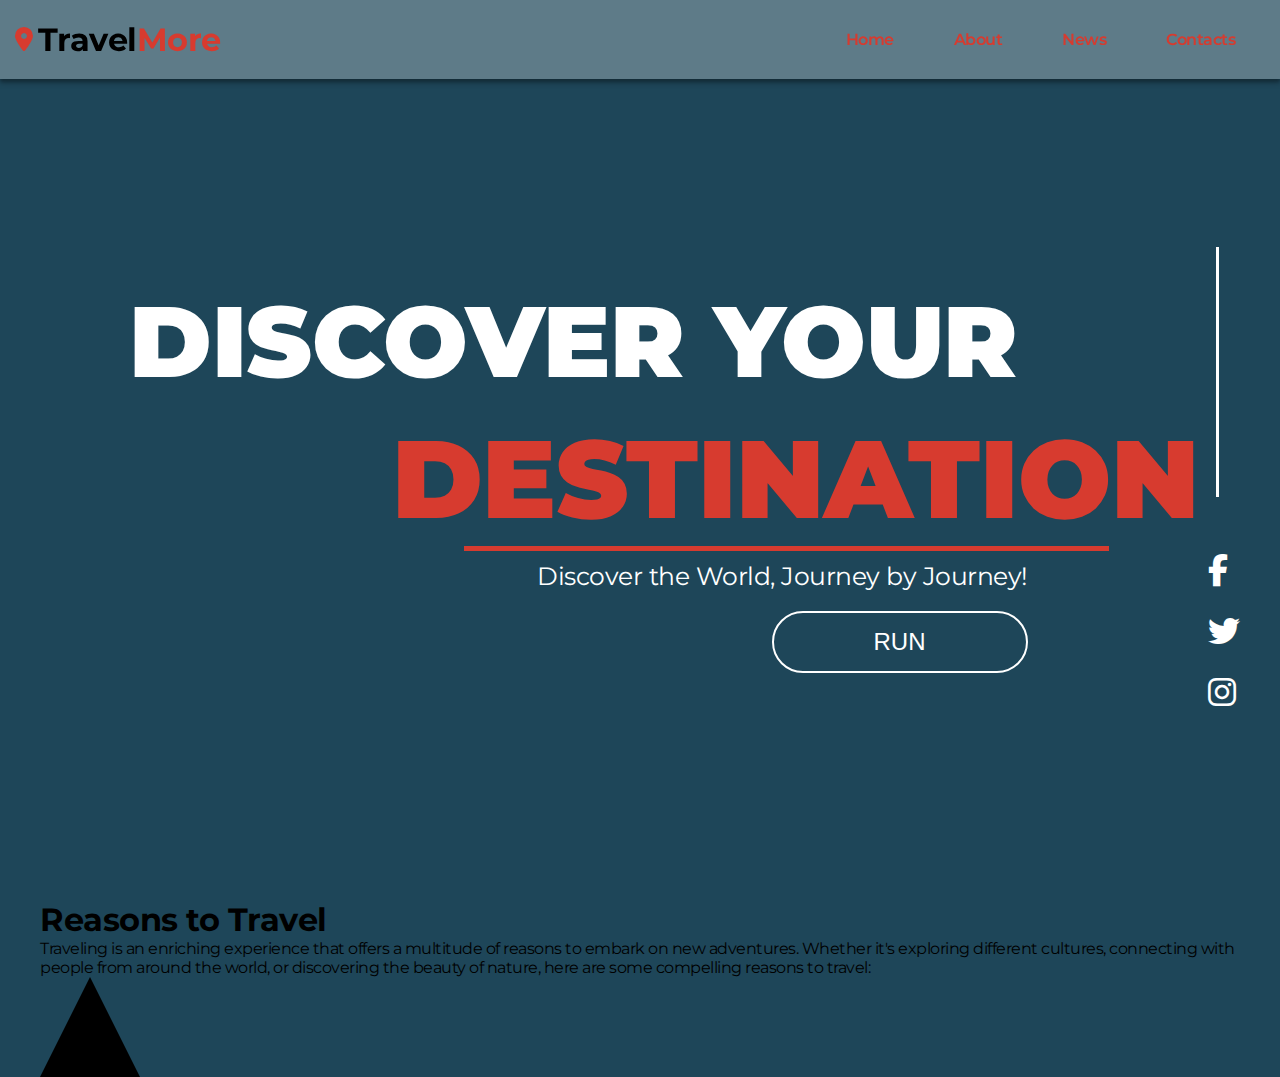
==== travel/travel.html @ bfdefb0f "first travel" ====
<!DOCTYPE html>
<html lang="en">

<head>
	<meta charset="UTF-8">
	<meta name="viewport" content="width=device-width, initial-scale=1.0">
	<title>TravelMore</title>
	<link rel="stylesheet" href="travel.css">
	<link rel="stylesheet" href="https://cdnjs.cloudflare.com/ajax/libs/font-awesome/6.4.2/css/all.min.css" />
	<link rel="shortcut icon" href="./assets/Vector.svg" type="image/x-icon">
</head>

<body>
	<header class="header">
		<nav class="nav">
			<div class="logo">
				<i class="fa-solid fa-location-dot fa-xl color"></i>
				<h1 class="logo-items">Travel<span class="color">More</spa>
				</h1>
			</div>
			<ul class="nav-links">
				<li><a class="nav-items" href="">Home</a></li>
				<li><a class="nav-items" href="">About</a></li>
				<li><a class="nav-items" href="">News</a></li>
				<li><a class="nav-items" href="">Contacts</a></li>
			</ul>
		</nav>
		<div class="header-wrapper">

			<div class="header-title">
				<h1 class="header-item">Discover your</h1>
				<h1 class="header-item__right">destination</h1>
				<div class="header-button">
					<p>Discover the World, Journey by Journey!
					</p>
					<button type="submit" class="button">Run</button>
				</div>
			</div>
			<div class="header-social">
				<span class="line"></span>
				<i class="fa-brands fa-facebook-f fa-2xl size"></i>
				<i class="fa-brands fa-twitter fa-2xl size"></i>
				<i class="fa-brands fa-instagram fa-2xl size"></i>

			</div>

		</div>

	</header>
	<main>
		<section>
			<div class="container">
				<h1 class="title">Reasons to Travel</h1>
				<div class="reasons">
					<div class="reasons-item">
						<p>Traveling is an enriching experience that offers a multitude of reasons to embark on new adventures.
							Whether it's
							exploring different cultures, connecting with people from around the world, or discovering the beauty of
							nature, here
							are some compelling reasons to travel:
						</p>
						<img class="d3" src="./assets/mesmerizing-scenery-green-mountains-with-cloudy-sky-surface.jpg" alt="">
					</div>
				</div>
			</div>
		</section>
	</main>
</body>

</html>
---- travel/travel.css ----
@import url('https://fonts.googleapis.com/css2?family=Montserrat:wght@300;400;600;700&display=swap');

html,
body {
	display: flex;
	flex-direction: column;
	min-height: 100vh;

	font-family: Montserrat;
	letter-spacing: -0.5px;
	font-weight: 400;
	color: var(--white);

	overflow-x: hidden;
	overflow-y: scroll;
	background-color: #1E4659;
}

* {
	margin: 0;
}

.container {
	margin: 0 auto;
	max-width: 1200px;
	box-sizing: border-box;
}


.header {
	background: url(./assets/travel.png) no-repeat;
	background-size: cover;
	height: 100vh;
}

.nav {
	width: 100%;
	background-color: rgba(255, 255, 255, 0.287);
	position: fixed;
	left: 0;
	display: flex;
	justify-content: space-between;
	font-weight: 700;
	box-shadow: 0 5px 5px rgba(0, 0, 0, 0.19), 0 3px 3px rgba(0, 0, 0, 0.23);
}

.nav-links {
	list-style: none;
	display: flex;
	align-items: center;
	vertical-align: top;
	position: relative;
	margin: 0 25px;
}

.nav-items {
	text-decoration: none;
	font-weight: 600;
	margin: 20px 0px 0px 20px;
	padding: 20px;
	color: #D73B2F;
	transition: all 1s;

}

.nav-items:hover {
	transition: all 1s;
	color: #B48071;
}

.logo {
	display: flex;
	justify-content: space-between;
	align-items: center;
	vertical-align: top;
	position: relative;
	margin: 15px;

}

.logo-items {
	padding: 5px;
}



.header-wrapper {
	display: flex;
	justify-content: space-around;
	position: relative;
	top: 30%;
	left: 5%;

}

.header-title {}

.header-button {
	text-align: end;
	font-size: 25px;
	color: white;
}

.button {

	cursor: pointer;
	outline: none;
	position: relative;
	z-index: 3;
	background: transparent;
	color: white;
	font-size: 24px;
	border-color: white;
	border-style: solid;
	border-width: 2px;
	border-radius: 32px;
	padding: 15px 100px;
	text-transform: uppercase;
	transition: all 0.2s linear;
	margin-top: 20px;
}

.button:hover {

	color: #D73B2F;

	border-color: #D73B2F;
	transition: all 0.2s linear;
}

.header-item {
	font-size: 100px;
	font-weight: 900;
	margin: 10px;
	color: #ffffff;
	text-transform: uppercase;
}

.header-item__right {
	text-transform: uppercase;
	position: relative;
	display: inline-block;
	font-size: 110px;
	margin-bottom: 10px;
	font-weight: 900;
	left: 30%;
	color: #D73B2F;
}

.header-item__right::after {
	display: block;
	position: relative;
	content: "";
	border-bottom: 5px solid #D73B2F;
	bottom: 10%;
	left: 9%;
	width: 80%;
	text-align: center;
}

.header-social {
	display: flex;
	flex-direction: column;
	padding: 20px;
	margin-left: 20px;

}

.line {
	display: block;
	position: relative;
	content: "";
	border-right: 3px solid white;
	height: 250px;
	bottom: 10%;
	right: 50px;
}

.size {
	padding: 30px;
	color: white;
	transition: all 0.2s linear;
}

.size:hover {
	color: #D73B2F;

	border-color: #D73B2F;
	transition: all 0.2s linear;
}

.color {
	color: #D73B2F;
}

.d3 {
	object-fit: cover;
	width: 0;
		height: 0;
		border-left: 50px solid transparent;
		border-right: 50px solid transparent;
		border-bottom: 100px solid;
}
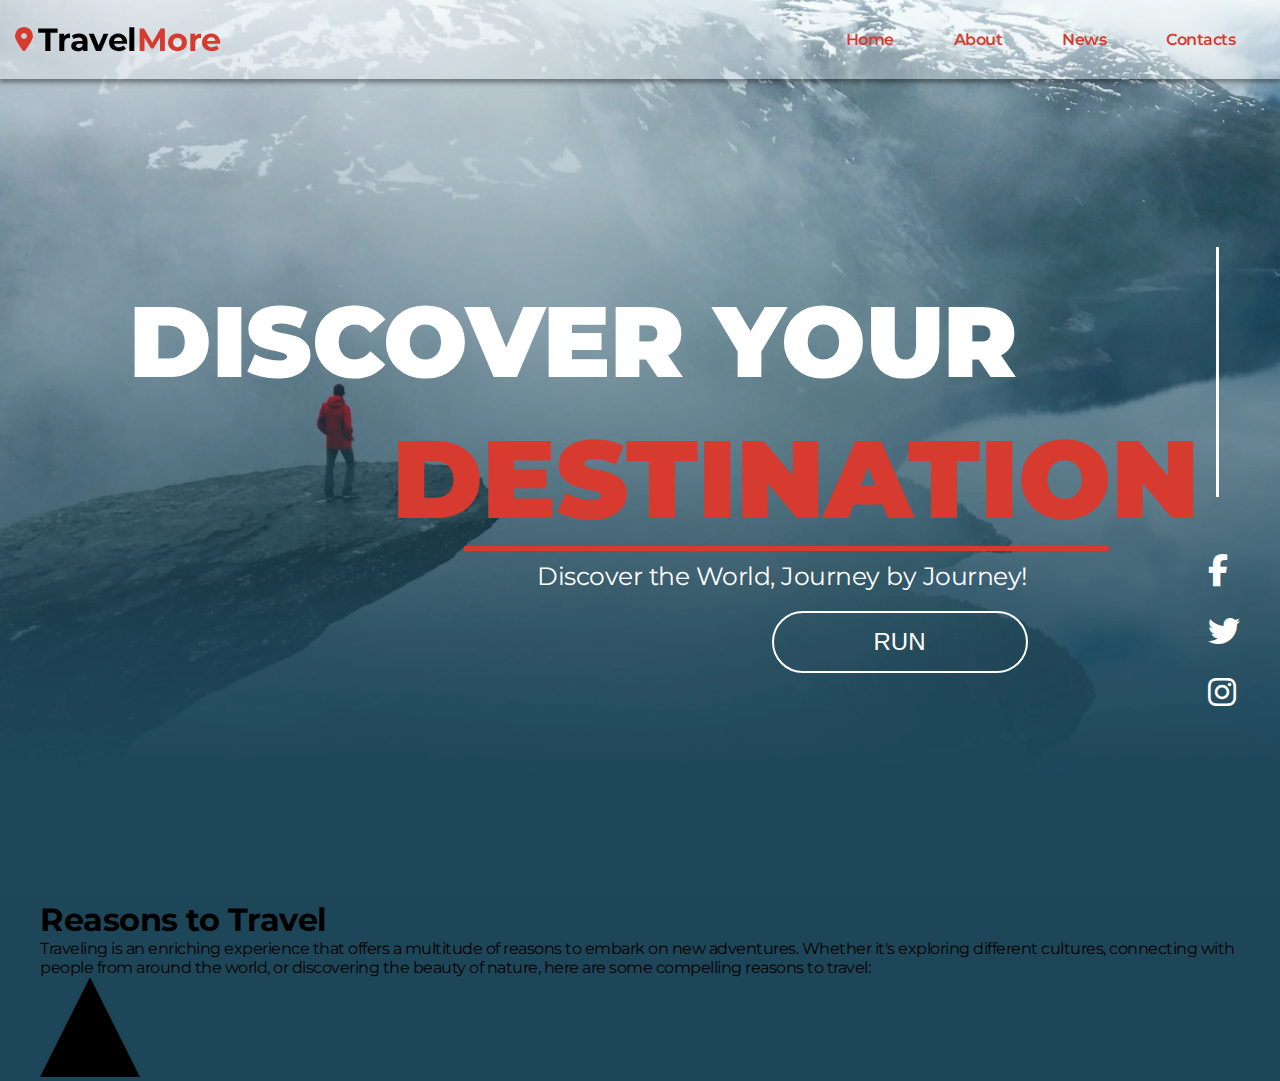
==== commit 1b82fa58: "fix picture" ====
--- a/travel/travel.html
+++ b/travel/travel.html
@@ -59,7 +59,7 @@
 							nature, here
 							are some compelling reasons to travel:
 						</p>
-						<img class="d3" src="./assets/mesmerizing-scenery-green-mountains-with-cloudy-sky-surface.jpg" alt="">
+						<img class="d3" src="./assets/travel.webp" alt="">
 					</div>
 				</div>
 			</div>
--- a/travel/travel.css
+++ b/travel/travel.css
@@ -28,12 +28,13 @@
 
 
 .header {
-	background: url(./assets/travel.png) no-repeat;
+	background: url(./assets/travel.webp) no-repeat;
 	background-size: cover;
 	height: 100vh;
 }
 
 .nav {
+	z-index: 999;
 	width: 100%;
 	background-color: rgba(255, 255, 255, 0.287);
 	position: fixed;
@@ -196,8 +197,8 @@
 .d3 {
 	object-fit: cover;
 	width: 0;
-		height: 0;
-		border-left: 50px solid transparent;
-		border-right: 50px solid transparent;
-		border-bottom: 100px solid;
+	height: 0;
+	border-left: 50px solid transparent;
+	border-right: 50px solid transparent;
+	border-bottom: 100px solid;
 }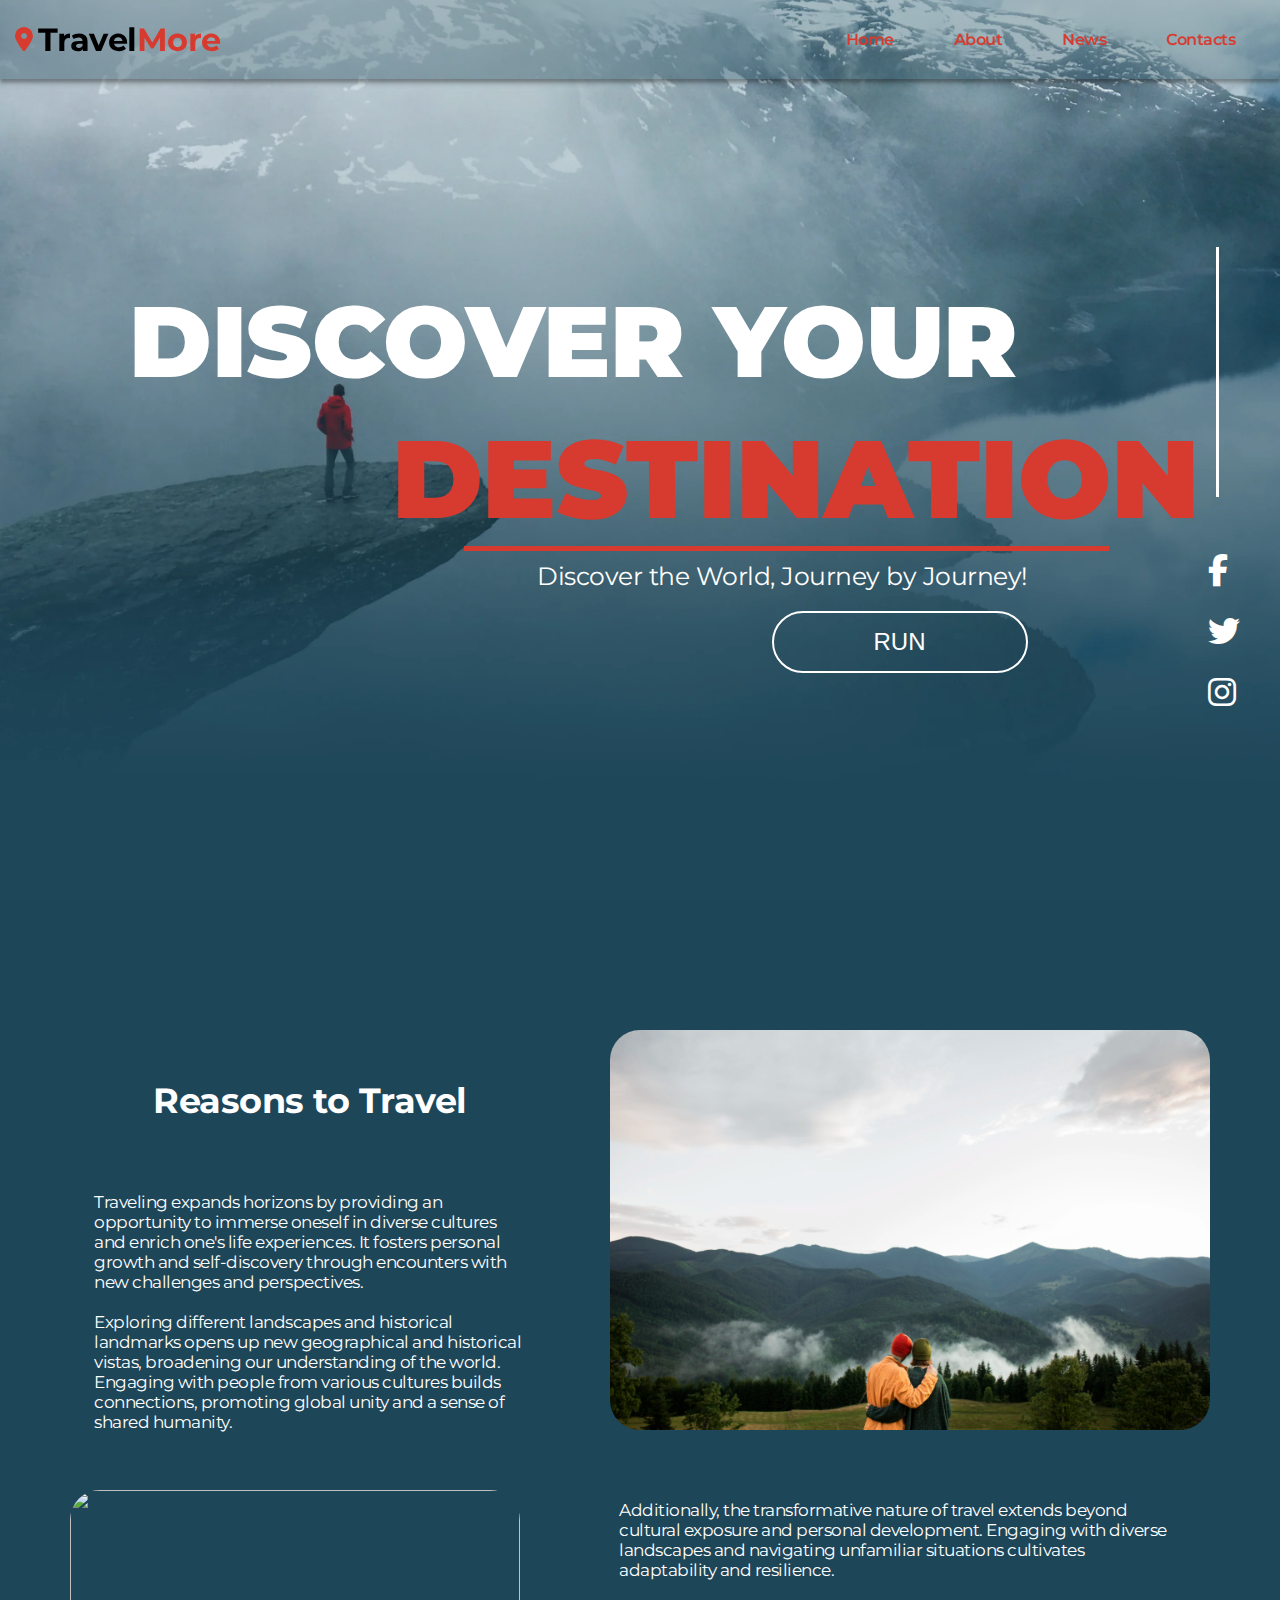
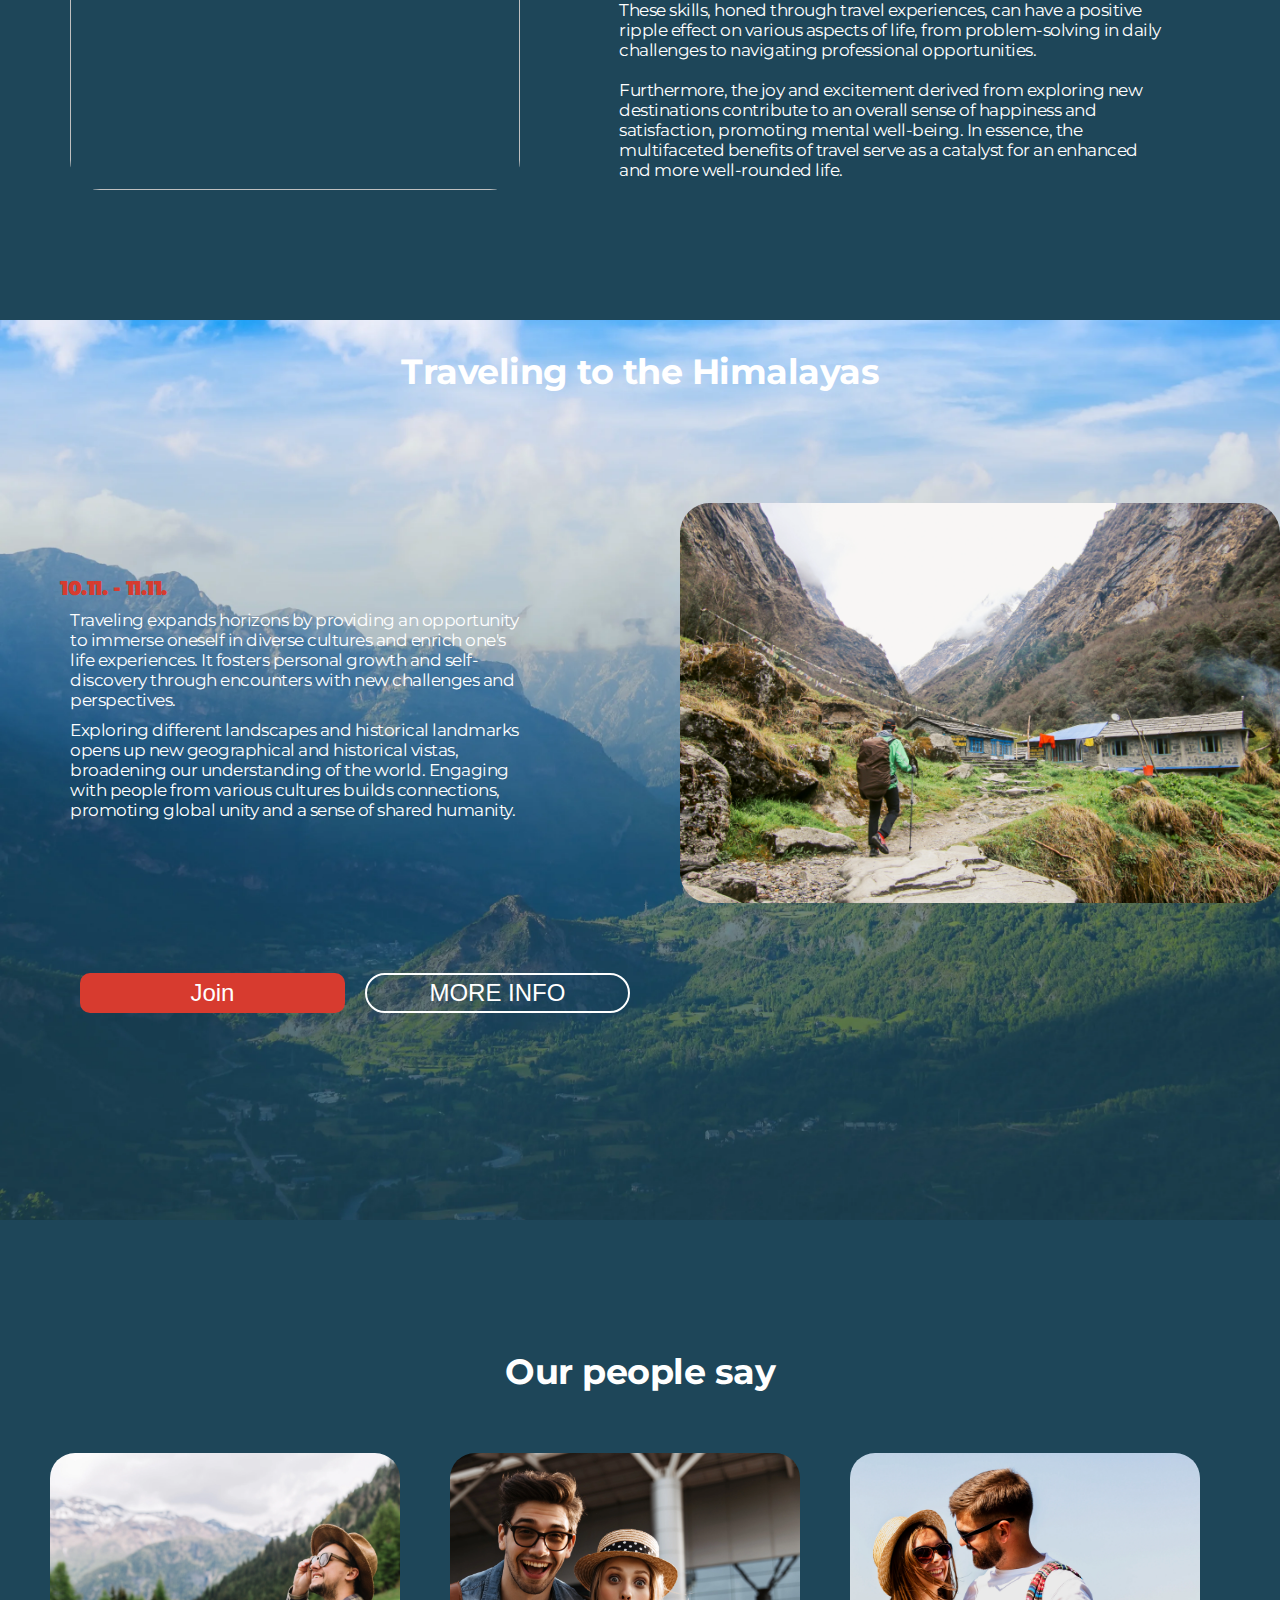
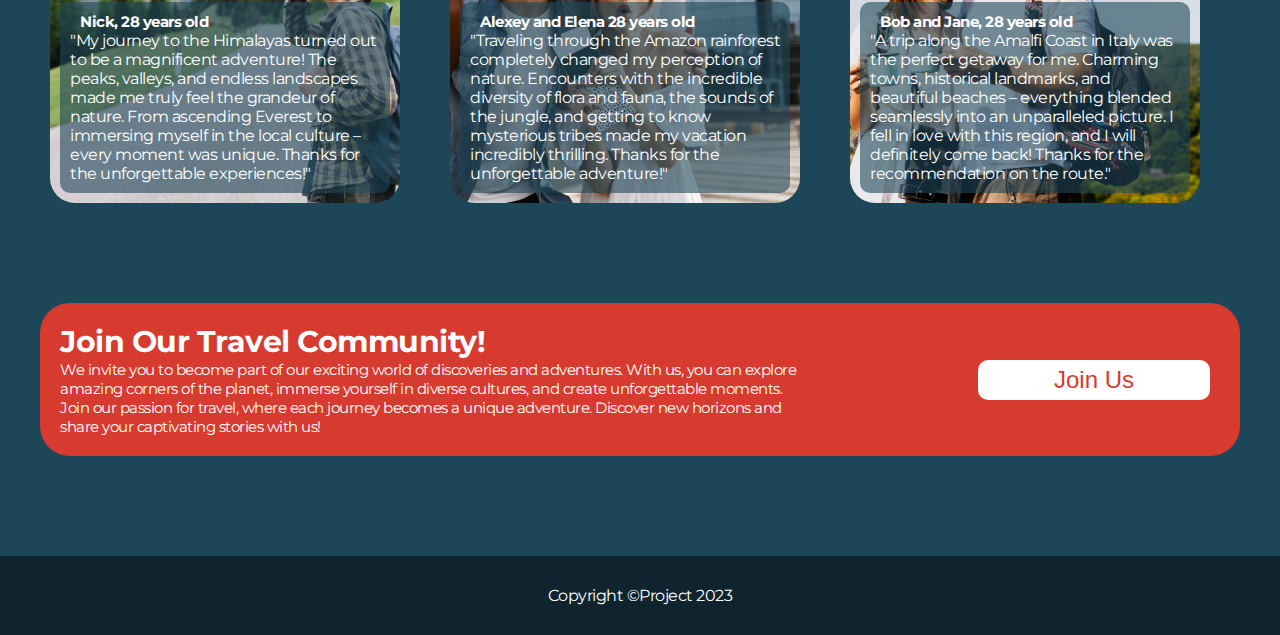
==== commit 48f58e06: "travel" ====
--- a/travel/travel.html
+++ b/travel/travel.html
@@ -50,21 +50,153 @@
 	<main>
 		<section>
 			<div class="container">
-				<h1 class="title">Reasons to Travel</h1>
+
 				<div class="reasons">
 					<div class="reasons-item">
-						<p>Traveling is an enriching experience that offers a multitude of reasons to embark on new adventures.
-							Whether it's
-							exploring different cultures, connecting with people from around the world, or discovering the beauty of
-							nature, here
-							are some compelling reasons to travel:
+						<div class="reasons-info">
+							<h1 class="title">Reasons to Travel</h1>
+							<p class="reasons-info__item">
+								Traveling expands horizons by providing an opportunity to immerse oneself in diverse cultures and enrich
+								one's life
+								experiences. It fosters personal growth and self-discovery through encounters with new challenges and
+								perspectives.
+							</p>
+							<p class="reasons-info__item">
+								Exploring different landscapes and historical landmarks opens up new geographical and historical vistas,
+								broadening our
+								understanding of the world. Engaging with people from various cultures builds connections, promoting
+								global unity and a
+								sense of shared humanity.
+							</p>
+						</div>
+						<img class="reasons-item__img" width="600" height="400"
+							src="./assets/rural-travelers-being-close-each-other.webp" alt="">
+
+					</div>
+					<div class="reasons-item">
+						<img class="reasons-item__img" width="450" height="300"
+							src="./assets/aerial-shot-mountains-blue-sky-white-clouds.webp" alt="">
+						<div class="reasons-info">
+							<p class="reasons-info__item">
+								Additionally, the transformative nature of travel extends beyond cultural exposure and personal
+								development. Engaging
+								with diverse landscapes and navigating unfamiliar situations cultivates adaptability and resilience.
+							</p>
+							<p class="reasons-info__item">
+								These skills, honed through travel experiences, can have a positive ripple effect on various aspects of
+								life, from
+								problem-solving in daily challenges to navigating professional opportunities.
+							</p>
+							<p class="reasons-info__item">
+								Furthermore, the joy and excitement derived from exploring new destinations contribute to an overall
+								sense of happiness
+								and satisfaction, promoting mental well-being. In essence, the multifaceted benefits of travel serve as
+								a catalyst for
+								an enhanced and more well-rounded life.
+							</p>
+						</div>
+
+					</div>
+				</div>
+			</div>
+		</section>
+		<section class="backgr">
+			<div class="container">
+				<h1 class="title">Traveling to the Himalayas</h1>
+				<div class="himalayas">
+					<div class="himalayas-item">
+						<div class="himalayas-info">
+
+							<span class="himalayas-time">10.11. - 11.11.</span>
+							<p class="himalayas-info__item">
+								Traveling expands horizons by providing an opportunity to immerse oneself in diverse cultures and enrich
+								one's life
+								experiences. It fosters personal growth and self-discovery through encounters with new challenges and
+								perspectives.
+							</p>
+							<p class="himalayas-info__item">
+								Exploring different landscapes and historical landmarks opens up new geographical and historical vistas,
+								broadening our
+								understanding of the world. Engaging with people from various cultures builds connections, promoting
+								global unity and a
+								sense of shared humanity.
+							</p>
+						</div>
+						<img class="himalayas-item__img" width="600" height="400"
+							src="./assets/tourism-leisure-survival-scout-freedom.webp" alt="">
+						<div class="group-btn">
+							<button class="join">Join</button>
+							<button class="more">More info</button>
+						</div>
+					</div>
+
+				</div>
+			</div>
+		</section>
+
+		<section>
+			<div class="container">
+				<h1 class="title">Our people say</h1>
+				<div class="review">
+					<div class="review-item">
+						<p class="review-info">
+							<span class="review-name">Nick, 28 years old</span> <br>
+							"My journey to the Himalayas turned out to be a magnificent adventure! The peaks,
+							valleys, and endless landscapes made
+							me truly feel the grandeur of nature. From ascending Everest to immersing myself in the local culture –
+							every moment was
+							unique. Thanks for the unforgettable experiences!"
 						</p>
-						<img class="d3" src="./assets/travel.webp" alt="">
-					</div>
+					</div>
+					<div class="review-item__second">
+						<p class="review-info"><span class="review-name">Alexey and Elena 28 years old</span> <br> "Traveling
+							through the Amazon rainforest completely changed my perception of nature.
+							Encounters with the incredible
+							diversity of flora and fauna, the sounds of the jungle, and getting to know mysterious tribes made my
+							vacation
+							incredibly thrilling. Thanks for the unforgettable adventure!"</p>
+
+					</div>
+					<div class="review-item__third">
+						<p class="review-info"><span class="review-name">Bob and Jane, 28 years old</span>
+							<br> "A trip along the Amalfi Coast in Italy was the perfect getaway for me. Charming
+							towns, historical landmarks, and
+							beautiful beaches – everything blended seamlessly into an unparalleled picture. I fell in love with this
+							region, and I
+							will definitely come back! Thanks for the recommendation on the route."
+						</p>
+					</div>
+				</div>
+
+			</div>
+		</section>
+
+		<section>
+			<div class="container">
+				<div class="box">
+					<div class="box-info">
+						<h1>Join Our Travel Community!
+						</h1>
+						<p>We invite you to become part of our exciting world of discoveries and adventures. With us, you can
+							explore
+							amazing
+							corners of the planet, immerse yourself in diverse cultures, and create unforgettable moments. Join our
+							passion for
+							travel, where each journey becomes a unique adventure. Discover new horizons and share your captivating
+							stories with us!
+						</p>
+
+					</div>
+					<button class="box-btn">Join Us</button>
+
+
 				</div>
 			</div>
 		</section>
 	</main>
+	<footer>
+		Copyright ©Project 2023
+	</footer>
 </body>
 
 </html>--- a/travel/travel.css
+++ b/travel/travel.css
@@ -20,6 +20,11 @@
 	margin: 0;
 }
 
+section {
+	margin-top: 100px;
+	margin-bottom: 100px;
+}
+
 .container {
 	margin: 0 auto;
 	max-width: 1200px;
@@ -36,7 +41,7 @@
 .nav {
 	z-index: 999;
 	width: 100%;
-	background-color: rgba(255, 255, 255, 0.287);
+	background-color: #1e46595d;
 	position: fixed;
 	left: 0;
 	display: flex;
@@ -181,6 +186,7 @@
 	padding: 30px;
 	color: white;
 	transition: all 0.2s linear;
+	cursor: pointer;
 }
 
 .size:hover {
@@ -194,11 +200,251 @@
 	color: #D73B2F;
 }
 
-.d3 {
-	object-fit: cover;
-	width: 0;
-	height: 0;
-	border-left: 50px solid transparent;
-	border-right: 50px solid transparent;
-	border-bottom: 100px solid;
+.title {
+	text-align: center;
+	font-size: 35px;
+	color: white;
+	margin: 30px;
+	padding: 30px;
+
+}
+
+
+.reasons-item {
+	color: white;
+	font-size: 20px;
+	display: flex;
+	align-items: center;
+
+
+}
+
+.reasons-info {
+	display: flex;
+	flex-direction: column;
+	align-items: center;
+	justify-content: center;
+}
+
+.reasons-item__img {
+	border-radius: 30px;
+	margin: 30px;
+}
+
+.reasons-info__item {
+	width: 80%;
+	margin: 10px;
+	font-size: 17px;
+}
+
+.backgr {
+	background: url(./assets/backgr.webp) no-repeat;
+	background-size: cover;
+	height: 100vh;
+
+}
+
+.himalayas {
+	display: flex;
+	flex-wrap: wrap;
+}
+
+.himalayas-item {
+	color: white;
+	font-size: 20px;
+	display: grid;
+	gap: 20px;
+	grid-template-columns: repeat(auto-fit, minmax(450px, 1fr));
+	margin: 20px;
+	justify-content: stretch;
+	align-items: center;
+}
+
+.himalayas-item__img {
+	border-radius: 30px;
+	margin: 30px;
+}
+
+.himalayas-info {}
+
+
+.himalayas-info__item {
+	width: 80%;
+	margin: 10px;
+	font-size: 17px;
+}
+
+.himalayas-time {
+	color: #D73B2F;
+	font-size: 20px;
+	font-weight: 900;
+}
+
+.join {
+	cursor: pointer;
+	position: relative;
+	z-index: 3;
+	color: white;
+	font-size: 24px;
+	border-radius: 10px;
+	transition: all 0.2s linear;
+	background-color: #D73B2F;
+	border: 0;
+	width: 50%;
+	height: 40px;
+	margin: 10px;
+}
+
+.join:hover {
+
+	color: #D73B2F;
+	border: 0;
+	background-color: white;
+	transition: all 0.2s linear;
+}
+
+.more {
+	margin: 10px;
+	cursor: pointer;
+	outline: none;
+	position: relative;
+	z-index: 3;
+	background: transparent;
+	color: white;
+	font-size: 24px;
+	border-color: white;
+	border-style: solid;
+	border-width: 2px;
+	border-radius: 32px;
+	width: 50%;
+	text-transform: uppercase;
+	transition: all 0.2s linear;
+	height: 40px;
+}
+
+.more:hover {
+
+	color: #D73B2F;
+
+	border-color: #D73B2F;
+	transition: all 0.2s linear;
+}
+
+.group-btn {
+	display: flex;
+	width: 100%;
+	padding: 10px;
+}
+
+.review-item {
+	display: flex;
+	flex-wrap: wrap;
+	flex-direction: column;
+	justify-content: flex-end;
+	background: url(./assets/man1.webp) no-repeat;
+	background-size: cover;
+	width: 350px;
+	height: 350px;
+	border-radius: 25px;
+}
+
+.review-item__second {
+	display: flex;
+	flex-wrap: wrap;
+	flex-direction: column;
+	justify-content: flex-end;
+	background: url(./assets/rew2.webp) no-repeat;
+	background-size: cover;
+	width: 350px;
+	height: 350px;
+	border-radius: 25px;
+	background-position: right 10%;
+}
+
+.review-item__third {
+	display: flex;
+	flex-wrap: wrap;
+	flex-direction: column;
+	justify-content: flex-end;
+	background: url(./assets/rew3.webp) no-repeat;
+	background-size: cover;
+	width: 350px;
+	height: 350px;
+	border-radius: 25px;
+	background-position: right 10%;
+}
+
+.review {
+	display: grid;
+	gap: 20px;
+	grid-template-columns: repeat(auto-fit, minmax(350px, 1fr));
+	margin: 10px;
+	justify-content: stretch;
+	align-items: center;
+}
+
+
+.review-name {
+	font-size: 15px;
+	font-weight: 700;
+	color: #ffffff;
+	padding: 10px;
+	top: 0;
+}
+
+.review-info {
+	padding: 10px;
+	color: white;
+	background-color: #1e465998;
+	border-radius: 10px;
+	margin: 10px;
+}
+
+.box {
+	display: flex;
+	justify-content: space-between;
+	align-items: center;
+	background-color: #D73B2F;
+	border-radius: 30px;
+	padding: 20px;
+}
+
+.box-info {
+	width: 65%;
+	font-size: 15px;
+	color: white;
+}
+
+
+.box-btn {
+
+	vertical-align: middle;
+	cursor: pointer;
+	position: relative;
+	z-index: 3;
+	color: #D73B2F;
+	font-size: 24px;
+	border-radius: 10px;
+	transition: all 0.2s linear;
+	background-color: #ffffff;
+	border: 0;
+	width: 20%;
+	height: 40px;
+	margin: 10px;
+}
+
+.box-btn:hover {
+
+	color: white;
+	background-color: #D73B2F;
+	transition: all 0.2s linear;
+	border: 2px solid #ffffff;
+
+}
+
+footer {
+	background-color: #0f242e;
+	padding: 30px;
+	color: white;
+	text-align: center;
 }